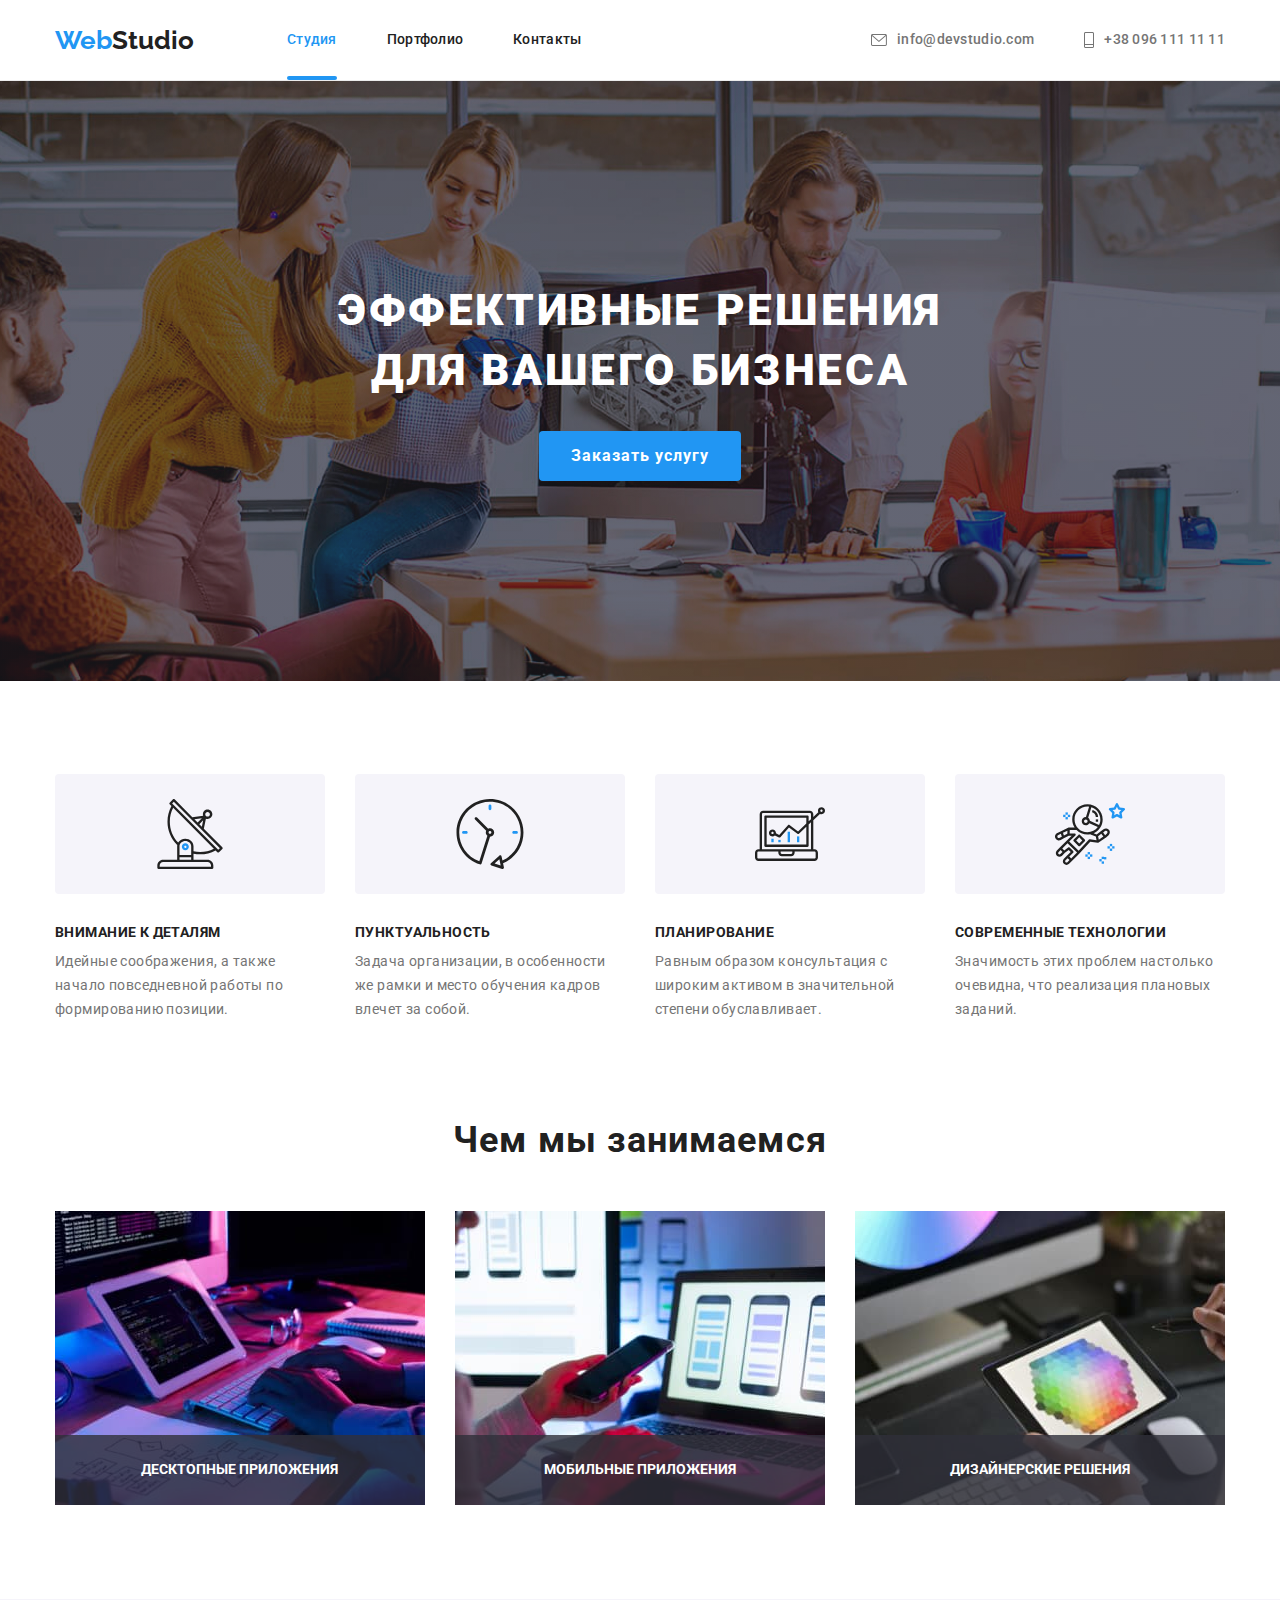
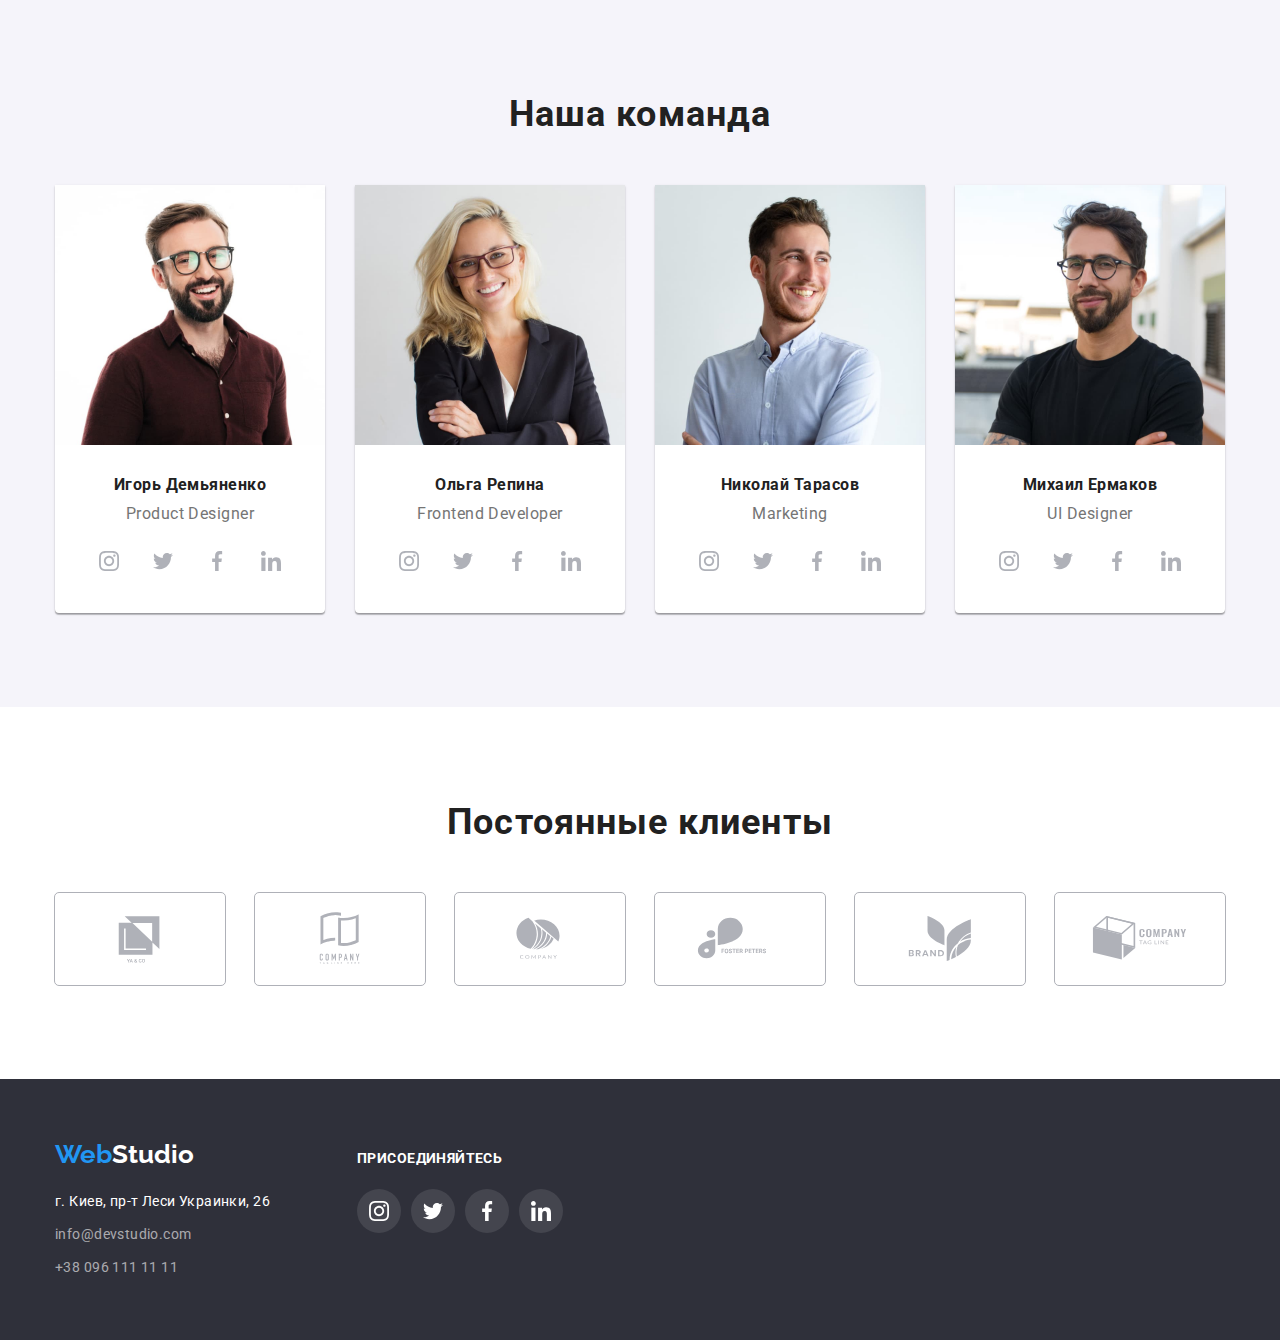
==== index.html @ 32a5f13c "add modal form" ====
<!DOCTYPE html>
<html lang="ru">
  <head>
    <meta charset="UTF-8" />
    <meta http-equiv="X-UA-Compatible" content="IE=edge" />
    <meta name="viewport" content="width=device-width, initial-scale=1.0" />
    <title>WebStudio</title>
    <link rel="preconnect" href="https://fonts.googleapis.com" />
    <link rel="preconnect" href="https://fonts.gstatic.com" crossorigin />
    <link
      href="https://fonts.googleapis.com/css2?family=Raleway:wght@700&family=Roboto:wght@400;500;700;900&display=swap"
      rel="stylesheet"
    />
    <link
      rel="stylesheet"
      href="https://cdnjs.cloudflare.com/ajax/libs/modern-normalize/1.1.0/modern-normalize.min.css"
      integrity="sha512-wpPYUAdjBVSE4KJnH1VR1HeZfpl1ub8YT/NKx4PuQ5NmX2tKuGu6U/JRp5y+Y8XG2tV+wKQpNHVUX03MfMFn9Q=="
      crossorigin="anonymous"
      referrerpolicy="no-referrer"
    />
    <link rel="stylesheet" href="./css/reset.css" />
    <link rel="stylesheet" href="./css/style.css" />
  </head>
  <body>
    <header class="header">
      <div class="container header-container">
        <nav class="header-link">
          <a href="./index.html" class="logo" lang="en"
            >Web<span class="logo-text">Studio</span></a
          >
          <ul class="navigation-list">
            <li class="navigation-item">
              <a href="./index.html" class="navigation link current">Студия</a>
            </li>
            <li class="navigation-item">
              <a href="./portfolio.html" class="navigation link">Портфолио</a>
            </li>
            <li class="navigation-item">
              <a href="#" class="navigation link">Контакты</a>
            </li>
          </ul>
        </nav>
        <ul class="header-contacts">
          <li class="header-contacts-item">
            <a href="mailto:info@devstudio.com" class="header-nav link">
              <svg class="contacts-icon" width="16" height="12">
                <use href="./img/icons.svg#icon-mail"></use>
              </svg>
              info@devstudio.com</a
            >
          </li>
          <li class="header-contacts-item">
            <a href="tel:+380961111111" class="header-nav link">
              <svg class="contacts-icon" width="10" height="16">
                <use href="./img/icons.svg#icon-phone"></use>
              </svg>
              +38 096 111 11 11
            </a>
          </li>
        </ul>
      </div>
    </header>
    <main>
      <section class="hero">
        <div class="container">
          <h1 class="section-title">Эффективные решения для вашего бизнеса</h1>
          <button type="button" class="section-btn" data-modal-open>
            Заказать услугу
          </button>
        </div>
      </section>
      <section class="about">
        <div class="container">
          <h2 class="hidden-title">Преимущества</h2>
          <ul class="about-list">
            <li class="about-item">
              <div class="about-card">
                <svg class="about-item-icon" width="70" height="70">
                  <use href="./img/icons.svg#icon-antenna"></use>
                </svg>
              </div>
              <div class="card-thumb">
                <h3 class="about-title">Внимание к деталям</h3>
                <p class="about-text">
                  Идейные соображения, а также начало повседневной работы по
                  формированию позиции.
                </p>
              </div>
            </li>
            <li class="about-item">
              <div class="about-card">
                <svg class="about-item-icon" width="70" height="70">
                  <use href="./img/icons.svg#icon-clock"></use>
                </svg>
              </div>
              <div class="card-thumb">
                <h3 class="about-title">Пунктуальность</h3>
                <p class="about-text">
                  Задача организации, в особенности же рамки и место обучения
                  кадров влечет за собой.
                </p>
              </div>
            </li>
            <li class="about-item">
              <div class="about-card">
                <svg class="about-item-icon" width="70" height="70">
                  <use href="./img/icons.svg#icon-diagram"></use>
                </svg>
              </div>
              <div class="card-thumb">
                <h3 class="about-title">Планирование</h3>
                <p class="about-text">
                  Равным образом консультация с широким активом в значительной
                  степени обуславливает.
                </p>
              </div>
            </li>
            <li class="about-item">
              <div class="about-card">
                <svg class="about-item-icon" width="70" height="70">
                  <use href="./img/icons.svg#icon-astronaut"></use>
                </svg>
              </div>
              <div class="card-thumb">
                <h3 class="about-title">Современные технологии</h3>
                <p class="about-text">
                  Значимость этих проблем настолько очевидна, что реализация
                  плановых заданий.
                </p>
              </div>
            </li>
          </ul>
        </div>
      </section>
      <section class="gallery">
        <div class="container">
          <h2 class="gallery-tiitle title">Чем мы занимаемся</h2>
          <ul class="gallery-list">
            <li class="gallery-item">
              <img
                src="./img/img-1.jpeg"
                alt="Ноутбук"
                width="370"
                height="294"
              />
              <p class="gallery-label">десктопные приложения</p>
            </li>
            <li class="gallery-item">
              <img
                src="./img/img-2.jpeg"
                alt="Моб.Телефон"
                width="370"
                height="294"
              />
              <p class="gallery-label">мобильные приложения</p>
            </li>
            <li class="gallery-item">
              <img
                src="./img/img-3.jpeg"
                alt="Планшет"
                width="370"
                height="294"
              />
              <p class="gallery-label">дизайнерские решения</p>
            </li>
          </ul>
        </div>
      </section>
      <section class="team">
        <div class="container">
          <h2 class="team-tiitle title">Наша команда</h2>
          <ul class="team-list">
            <li class="team-item">
              <img
                src="./img/img-4.jpeg"
                alt="Куратор"
                width="270"
                height="260"
              />
              <div class="team-item-card">
                <h3 class="team-item-title">Игорь Демьяненко</h3>
                <p lang="en" class="team-item-text">Product Designer</p>
                <ul class="team-soc-list">
                  <li class="team-soc-item">
                    <a href="" class="team-soc-link">
                      <svg class="team-soc-icon" width="20" height="20">
                        <use href="./img/icons.svg#icon-instagram"></use>
                      </svg>
                    </a>
                  </li>
                  <li class="team-soc-item">
                    <a href="" class="team-soc-link">
                      <svg class="team-soc-icon" width="20" height="20">
                        <use href="./img/icons.svg#icon-twitter"></use>
                      </svg>
                    </a>
                  </li>
                  <li class="team-soc-item">
                    <a href="" class="team-soc-link">
                      <svg class="team-soc-icon" width="20" height="20">
                        <use href="./img/icons.svg#icon-facebook"></use>
                      </svg>
                    </a>
                  </li>
                  <li class="team-soc-item">
                    <a href="" class="team-soc-link">
                      <svg class="team-soc-icon" width="20" height="20">
                        <use href="./img/icons.svg#icon-linkedin"></use>
                      </svg>
                    </a>
                  </li>
                </ul>
              </div>
            </li>
            <li class="team-item">
              <img
                src="./img/img-5.jpeg"
                alt="Разработчик"
                width="270"
                height="260"
              />
              <div class="team-item-card">
                <h3 class="team-item-title">Ольга Репина</h3>
                <p lang="en" class="team-item-text">Frontend Developer</p>
                <ul class="team-soc-list">
                  <li class="team-soc-item">
                    <a href="" class="team-soc-link">
                      <svg class="team-soc-icon" width="20" height="20">
                        <use href="./img/icons.svg#icon-instagram"></use>
                      </svg>
                    </a>
                  </li>
                  <li class="team-soc-item">
                    <a href="" class="team-soc-link">
                      <svg class="team-soc-icon" width="20" height="20">
                        <use href="./img/icons.svg#icon-twitter"></use>
                      </svg>
                    </a>
                  </li>
                  <li class="team-soc-item">
                    <a href="" class="team-soc-link">
                      <svg class="team-soc-icon" width="20" height="20">
                        <use href="./img/icons.svg#icon-facebook"></use>
                      </svg>
                    </a>
                  </li>
                  <li class="team-soc-item">
                    <a href="" class="team-soc-link">
                      <svg class="team-soc-icon" width="20" height="20">
                        <use href="./img/icons.svg#icon-linkedin"></use>
                      </svg>
                    </a>
                  </li>
                </ul>
              </div>
            </li>
            <li class="team-item">
              <img
                src="./img/img-6.jpeg"
                alt="Маркетолог"
                width="270"
                height="260"
              />
              <div class="team-item-card">
                <h3 class="team-item-title">Николай Тарасов</h3>
                <p lang="en" class="team-item-text">Marketing</p>
                <ul class="team-soc-list">
                  <li class="team-soc-item">
                    <a href="" class="team-soc-link">
                      <svg class="team-soc-icon" width="20" height="20">
                        <use href="./img/icons.svg#icon-instagram"></use>
                      </svg>
                    </a>
                  </li>
                  <li class="team-soc-item">
                    <a href="" class="team-soc-link">
                      <svg class="team-soc-icon" width="20" height="20">
                        <use href="./img/icons.svg#icon-twitter"></use>
                      </svg>
                    </a>
                  </li>
                  <li class="team-soc-item">
                    <a href="" class="team-soc-link">
                      <svg class="team-soc-icon" width="20" height="20">
                        <use href="./img/icons.svg#icon-facebook"></use>
                      </svg>
                    </a>
                  </li>
                  <li class="team-soc-item">
                    <a href="" class="team-soc-link">
                      <svg class="team-soc-icon" width="20" height="20">
                        <use href="./img/icons.svg#icon-linkedin"></use>
                      </svg>
                    </a>
                  </li>
                </ul>
              </div>
            </li>
            <li class="team-item">
              <img
                src="./img/img-7.jpeg"
                alt="Дизайнер"
                width="270"
                height="260"
              />
              <div class="team-item-card">
                <h3 class="team-item-title">Михаил Ермаков</h3>
                <p lang="en" class="team-item-text">UI Designer</p>
                <ul class="team-soc-list">
                  <li class="team-soc-item">
                    <a href="" class="team-soc-link">
                      <svg class="team-soc-icon" width="20" height="20">
                        <use href="./img/icons.svg#icon-instagram"></use>
                      </svg>
                    </a>
                  </li>
                  <li class="team-soc-item">
                    <a href="" class="team-soc-link">
                      <svg class="team-soc-icon" width="20" height="20">
                        <use href="./img/icons.svg#icon-twitter"></use>
                      </svg>
                    </a>
                  </li>
                  <li class="team-soc-item">
                    <a href="" class="team-soc-link">
                      <svg class="team-soc-icon" width="20" height="20">
                        <use href="./img/icons.svg#icon-facebook"></use>
                      </svg>
                    </a>
                  </li>
                  <li class="team-soc-item">
                    <a href="" class="team-soc-link">
                      <svg class="team-soc-icon" width="20" height="20">
                        <use href="./img/icons.svg#icon-linkedin"></use>
                      </svg>
                    </a>
                  </li>
                </ul>
              </div>
            </li>
          </ul>
        </div>
      </section>
      <section class="clients">
        <div class="container">
          <h2 class="clients-title title">Постоянные клиенты</h2>
          <ul class="clients-list">
            <li class="clients-item">
              <a href="" class="clients-link">
                <svg class="clients-icon" width="106" height="60">
                  <use href="./img/icons.svg#icon-logo-1"></use>
                </svg>
              </a>
            </li>
            <li class="clients-item">
              <a href="" class="clients-link">
                <svg class="clients-icon" width="106" height="60">
                  <use href="./img/icons.svg#icon-logo-2"></use>
                </svg>
              </a>
            </li>
            <li class="clients-item">
              <a href="" class="clients-link">
                <svg class="clients-icon" width="106" height="60">
                  <use href="./img/icons.svg#icon-logo-3"></use>
                </svg>
              </a>
            </li>
            <li class="clients-item">
              <a href="" class="clients-link">
                <svg class="clients-icon" width="106" height="60">
                  <use href="./img/icons.svg#icon-logo-4"></use>
                </svg>
              </a>
            </li>
            <li class="clients-item">
              <a href="" class="clients-link">
                <svg class="clients-icon" width="106" height="60">
                  <use href="./img/icons.svg#icon-logo-5"></use>
                </svg>
              </a>
            </li>
            <li class="clients-item">
              <a href="" class="clients-link">
                <svg class="clients-icon" width="106" height="60">
                  <use href="./img/icons.svg#icon-logo-6"></use>
                </svg>
              </a>
            </li>
          </ul>
        </div>
      </section>
    </main>
    <footer class="footer">
      <div class="container">
        <div class="footer-contacts">
          <a href="./index.html" class="logo" lang="en"
            >Web<span class="logo-footer">Studio</span></a
          >
          <address class="contacts-list">
            <div class="footer-content">
              <ul class="footer-content-item">
                <li class="footer-contacts-address">
                  г. Киев, пр-т Леси Украинки, 26
                </li>
                <li class="footer-contacts-link">
                  <a
                    href="mailto:info@devstudio.com"
                    class="footer-contacts-link link"
                    >info@devstudio.com</a
                  >
                </li>
                <li class="footer-contacts-link">
                  <a href="tel:+380961111111" class="footer-contacts-link link"
                    >+38 096 111 11 11</a
                  >
                </li>
              </ul>
            </div>
          </address>
        </div>
        <div class="footer-slogan">
          <p class="footer-slogan-title">присоединяйтесь</p>
          <ul class="footer-slogan-list">
            <li class="footer-slogan-item">
              <a href="" class="footer-slogan-link">
                <svg class="footer-slogan-icon" width="20" height="20">
                  <use href="./img/icons.svg#icon-instagram"></use>
                </svg>
              </a>
            </li>
            <li class="footer-slogan-item">
              <a href="" class="footer-slogan-link">
                <svg class="footer-slogan-icon" width="20" height="20">
                  <use href="./img/icons.svg#icon-twitter"></use>
                </svg>
              </a>
            </li>
            <li class="footer-slogan-item">
              <a href="" class="footer-slogan-link">
                <svg class="footer-slogan-icon" width="20" height="20">
                  <use href="./img/icons.svg#icon-facebook"></use>
                </svg>
              </a>
            </li>
            <li class="footer-slogan-item">
              <a href="" class="footer-slogan-link">
                <svg class="footer-slogan-icon" width="20" height="20">
                  <use href="./img/icons.svg#icon-linkedin"></use>
                </svg>
              </a>
            </li>
          </ul>
        </div>
      </div>
    </footer>
    <div class="backdrop is-hidden" data-modal>
      <div class="modal">
        <button type="button" class="modal-close-btn" data-modal-close>
          <svg class="modal-close-icon" width="18" height="18">
            <use href="./img/icons.svg#icon-close-black-18dp-2-1"></use>
          </svg>
        </button>
        <p class="form-title">Оставьте свои данные, мы вам перезвоним</p>
        <form class="form feedback-form">
          <div class="form-group">
            <label for="name" class="form-label">Имя</label>
            <input type="text" name="username" id="name" class="form-input" />
          </div>
          <div class="form-group">
            <label for="tel" class="form-label">Телефон</label>
            <input type="tel" name="tel" id="tel" class="form-input" />
          </div>
          <div class="form-group">
            <label for="email" class="form-label">Email</label>
            <input type="email" name="email" id="email" class="form-input" />
          </div>
          <div class="form-group">
            <label for="comment" class="form-label">Комментарий</label>
            <textarea
              name="message"
              rows="5"
              placeholder="Введите текст"
            ></textarea>
          </div>
          <button type="submit">Отправить</button>
        </form>
      </div>
    </div>
    <script src="./js/modal.js"></script>
  </body>
</html>
---- css/style.css ----
:root {
  --accent-color: #2196f3;
  --hero-btn-color: #2196f3;
  --hero-title-color: #ffffff;
  --main-title-color: #212121;
  --main-text-color: #757575;
  --typical-margin: 30px;
}

/* основной цвет шрифта черный #212121 */
/* вспомогательный текст черный #757575 */
/* цвет шрифта героя белый #FFFFFF */
/* цвет шрифта акцента голубой #2196F3 */
/* цвет фона светло-серый #E5E5E5 */
/* цвет фона героя и футера черный #2F303A */
/* цвета логотипа голубой #2196F3 и черный #000000 */

p,
h1,
h2,
h3,
h4,
h5,
h6 {
  margin: 0;
}

ul,
ol {
  margin: 0;
  padding-left: 0;
}

button {
  cursor: pointer;
}

body {
  font-size: 14px;
  font-family: "Roboto", sans-serif;
  color: var(--main-title-color);
}

img {
  display: block;
  max-width: 100%;
  height: auto;
}

.container {
  width: 1200px;
  margin: 0 auto;
  padding: 0 15px;
}

.hidden-title {
  width: 1px;
  height: 1px;
  overflow: hidden;
  opacity: 0;
  margin: -1px;
}

/* ------------WebStudio------------ */

.logo {
  font-family: "Raleway", sans-serif;
  font-style: normal;
  font-weight: 700;
  font-size: 26px;
  line-height: 1.19;
  color: var(--accent-color);
  display: flex;
  align-items: center;
  margin-right: 93px;
}

.header-link {
  display: flex;
}

.logo-text {
  color: var(--main-title-color);
}

.logo-footer {
  color: var(--hero-title-color);
}

/* ------------navigation------------ */

.navigation-list {
  display: flex;
}

.navigation {
  list-style-type: none;
  font-family: "Roboto", sans-serif;
  font-style: normal;
  font-weight: 500;
  font-size: 14px;
  line-height: 1.14;
  letter-spacing: 0.02em;
  color: var(--main-title-color);
  padding: 32px 0;
  display: flex;
  position: relative;
}

.header {
  border-bottom: 1px solid #ececec;
}

.header .container {
  display: flex;
  align-items: center;
}

.navigation-item {
  list-style-type: none;
}

.navigation-item:not(:last-child) {
  margin-right: 50px;
}

.navigation.current::after {
  content: "";
  position: absolute;
  width: 100%;
  height: 4px;
  background-color: var(--hero-btn-color);
  border-radius: 2px;
  left: 0;
  bottom: 0;
}

.header-nav {
  font-family: "Roboto", sans-serif;
  font-style: normal;
  font-weight: 500;
  font-size: 14px;
  line-height: 1.14;
  letter-spacing: 0.02em;
  color: var(--main-text-color);
  display: flex;
  padding: 32px 0;
}

.header-contacts {
  list-style-type: none;
  display: flex;
  margin-left: auto;
}

.header-contacts-item:not(:last-child) {
  margin-right: 50px;
}

.header-nav .link:hover,
.header-nav .link:focus {
  color: var(--accent-color);
  text-shadow: 0px 4px 4px rgba(0, 0, 0, 0.25);
  transition: color 250ms cubic-bezier(0.4, 0, 0.2, 1);
  transition: text-shadow 250ms cubic-bezier(0.4, 0, 0.2, 1);
}

.link:hover,
.link:focus {
  color: var(--accent-color);
  text-shadow: 0px 4px 4px rgba(0, 0, 0, 0.25);
  transition: color 250ms cubic-bezier(0.4, 0, 0.2, 1);
  transition: text-shadow 250ms cubic-bezier(0.4, 0, 0.2, 1);
}

.contacts-icon {
  display: flex;
  align-items: center;
  justify-content: center;
  margin-right: 10px;
  fill: currentColor;
}

/* ------------hero------------ */
.hero {
  background-color: #2f303a;
  background-image: linear-gradient(
      rgba(47, 48, 58, 0.4),
      rgba(47, 48, 58, 0.4)
    ),
    url(../img/hero-bg.jpg);
  background-repeat: no-repeat;
  background-position: center;
  background-size: cover;
  max-width: 1600px;
  margin: 0 auto;
  text-align: center;
  padding: 200px 0;
}

.title {
  font-weight: 700;
  font-size: 36px;
  line-height: 1.17;
  text-align: center;
  letter-spacing: 0.03em;
  color: var(--main-title-color);
  margin-bottom: 50px;
}

.section-title {
  font-weight: 900;
  font-size: 44px;
  line-height: 1.36;
  letter-spacing: 0.06em;
  text-transform: uppercase;
  color: var(--hero-title-color);
  text-align: center;
  max-width: 696px;
  margin: 0 auto;
  margin-bottom: var(--typical-margin);
}

.section-btn {
  cursor: pointer;
  font-family: inherit;
  font-weight: 700;
  font-size: 16px;
  line-height: 1.88;
  letter-spacing: 0.06em;
  color: #ffffff;
  background-color: var(--hero-btn-color);
  display: inline-block;
  padding: 10px 32px;
  margin: 0 auto;
  border: none;
  border-radius: 4px;
}

.section-btn:hover,
.section-btn:focus {
  background: #188ce8;
  box-shadow: 0px 4px 4px rgba(0, 0, 0, 0.15);
  border-radius: 4px;
  transition: background 250ms cubic-bezier(0.4, 0, 0.2, 1);
  transition: box-shadow 250ms cubic-bezier(0.4, 0, 0.2, 1);
}

/* ------------about------------ */

.about {
  padding: 94px 0;
}

.about-list {
  list-style-type: none;
  padding: 0;
  display: flex;
  flex-wrap: nowrap;
}

.about-card {
  height: 120px;
  display: flex;
  align-items: center;
  justify-content: center;
  background: #f5f4fa;
  border-radius: 4px;
}

.card-thumb {
  max-width: 270px;
}

.about-item:not(:last-child) {
  margin-right: 30px;
}

/* .about-text:not(:last-child) {
  margin-right: 30px;
} */

.about-title {
  font-weight: 700;
  font-size: 14px;
  line-height: calc(16 / 14);
  letter-spacing: 0.03em;
  text-transform: uppercase;
  color: var(--main-title-color);
  margin-top: 30px;
  margin-bottom: 10px;
}

.about-text {
  font-weight: 400;
  font-size: 14px;
  line-height: 1.71;
  letter-spacing: 0.03em;
  color: var(--main-text-color);
  min-width: 270px;
  height: 75px;
}

.about-list > .about-text {
  flex-basis: calc(100% / 4);
}

/* ------------gallery------------ */

.gallery {
  padding-bottom: 94px;
}

.gallery-list {
  list-style-type: none;
  display: flex;
  flex-wrap: nowrap;
  margin: -15px;
}

.gallery-item {
  flex-basis: calc(100% / 3 - 30px);
  margin: 15px;
  position: relative;
}

.gallery-label {
  font-weight: 700;
  font-size: 14px;
  line-height: 1.14;
  display: flex;
  justify-content: center;
  text-align: center;
  text-transform: uppercase;
  color: #ffffff;
  position: absolute;
  bottom: 0;
  left: 0;
  width: 100%;
  height: 70px;
  background-color: rgba(47, 48, 58, 0.8);
  text-align: center;
  padding: 27px 0;
}

/* ------------team------------ */
.team {
  background-color: #f5f4fa;
  padding: 94px 0;
}

.team-list {
  list-style-type: none;
  display: flex;
}

.team-item:not(:last-child) {
  margin-right: 30px;
}

.team-item {
  width: calc((100% - 30px) / 4);
  background-color: var(--hero-title-color);
  box-shadow: 0px 1px 3px rgba(0, 0, 0, 0.12), 0px 1px 1px rgba(0, 0, 0, 0.14),
    0px 2px 1px rgba(0, 0, 0, 0.2);
  border-radius: 0px 0px 4px 4px;
}

.team-item-card {
  padding-top: var(--typical-margin);
  padding-bottom: var(--typical-margin);
}

.team-item-title {
  font-weight: 500;
  font-weight: bold;
  font-size: 16px;
  line-height: calc(19 / 16);
  text-align: center;
  letter-spacing: 0.03em;
  color: var(--main-title-color);
  margin-bottom: 10px;
}

.team-item-text {
  font-weight: 400;
  font-size: 16px;
  line-height: calc(19 / 16);
  text-align: center;
  letter-spacing: 0.03em;
  color: var(--main-text-color);
  margin-bottom: 16px;
}

.team-soc-list {
  list-style-type: none;
  display: flex;
  justify-content: center;
}

.team-soc-item {
  width: 44px;
  height: 44px;
  margin-right: 10px;
}

.team-soc-item:last-child {
  margin-right: 0;
}

.team-soc-link {
  width: 100%;
  height: 100%;
  background-color: var(--hero-title-color);
  border-radius: 50%;
  display: flex;
  align-items: center;
  justify-content: center;
  fill: #afb1b8;
}

.team-soc-link:hover,
.team-soc-link:focus {
  background-color: #2196f3;
  transition: background-color 250ms cubic-bezier(0.4, 0, 0.2, 1);
}

.team-soc-link:hover .team-soc-icon,
.team-soc-link:focus .team-soc-icon {
  fill: #ffffff;
  transition: fill 250ms cubic-bezier(0.4, 0, 0.2, 1);
}

/* ------------clients------------ */

.clients {
  padding: 94px 0;
}

.clients-list {
  list-style-type: none;
  display: flex;
  justify-content: center;
}

.clients-item {
  width: 170px;
  height: 92px;
  margin-right: var(--typical-margin);
  border-radius: 4px;
  outline: 1px solid #afb1b8;
}

.clients-item:last-child {
  margin-right: 0;
}

.clients-link {
  width: 100%;
  height: 100%;
  display: flex;
  align-items: center;
  justify-content: center;
  fill: #afb1b8;
}

.clients-item:hover,
.clients-item:focus {
  outline: 1px solid var(--accent-color);
  transition: outline 250ms cubic-bezier(0.4, 0, 0.2, 1);
}

.clients-link:hover,
.clients-link:focus {
  fill: var(--accent-color);
  transition: fill 250ms cubic-bezier(0.4, 0, 0.2, 1);
}

/* ------------portfolio------------ */

.section {
  padding: 94px 0;
}

.portfolio-btn {
  font-weight: 500;
  font-size: 16px;
  line-height: 1.62;
  text-align: center;
  letter-spacing: 0.03em;
  cursor: pointer;
  color: var(--main-title-color);
  background: #f5f4fa;
  display: inline-block;
  border: none;
  border-radius: 4px;
  padding: 6px 22px;
}

.button-item:not(:last-child) {
  margin-right: 8px;
}

.portfolio-btn .current:hover .portfolio-btn .current:focus {
  background-color: var(--hero-btn-color);
  color: var(--hero-title-color);
}

.portfolio-btn:hover,
.portfolio-btn:focus {
  background-color: var(--hero-btn-color);
  color: var(--hero-title-color);
  box-shadow: 0px 3px 1px rgba(0, 0, 0, 0.1), 0px 1px 2px rgba(0, 0, 0, 0.08),
    0px 2px 2px rgba(0, 0, 0, 0.12);
  transition: background-color 250ms cubic-bezier(0.4, 0, 0.2, 1);
  transition: color 250ms cubic-bezier(0.4, 0, 0.2, 1);
  transition: box-shadow 250ms cubic-bezier(0.4, 0, 0.2, 1);
}

.button-list {
  list-style-type: none;
  display: flex;
  justify-content: center;
  margin-bottom: 50px;
}

.benefits {
  list-style-type: none;
  display: flex;
  flex-wrap: wrap;
  justify-content: center;
  margin-top: -30px;
  margin-left: -30px;
}

.benefits > .benefits-item {
  flex-basis: calc(100% / 3 - 30px);
  margin-left: var(--typical-margin);
  margin-top: var(--typical-margin);
  max-width: 370px;
  background: var(--hero-title-color);
}

.benefits-item:hover .benefits-top-text {
  transform: translateY(0);
  display: flex;
}

.benefits-card {
  position: relative;
  overflow: hidden;
}

.benefits-top-text {
  position: absolute;
  top: 0;
  color: #ffffff;
  background: rgba(33, 150, 243, 0.9);
  box-shadow: 0px 4px 4px rgba(0, 0, 0, 0.25);
  height: 100%;
  line-height: calc(28 / 18);
  text-align: left;
  padding: 63px 24px;
  display: flex;
  align-items: center;
  transform: translateY(101%);
  transition: transform 250ms cubic-bezier(0.4, 0, 0.2, 1);
}

.benefits-link {
  display: flex;
  display: inline-block;
}

.benefits-link:hover,
.benefits-link:focus {
  box-shadow: 0px 1px 1px rgba(0, 0, 0, 0.12), 0px 4px 4px rgba(0, 0, 0, 0.06),
    1px 4px 6px rgba(0, 0, 0, 0.16);
  transition: box-shadow 250ms cubic-bezier(0.4, 0, 0.2, 1);
}

.benefits-content {
  padding: 20px 24px;
  border-right: 1px solid #eeeeee;
  border-left: 1px solid #eeeeee;
  border-bottom: 1px solid #eeeeee;
}

.benefits-title {
  font-weight: 700;
  font-size: 18px;
  line-height: 2;
  letter-spacing: 0.06em;
  color: var(--main-title-color);
  margin-bottom: 4px;
}

.benefits-text {
  font-weight: 400;
  font-size: 16px;
  line-height: 1.88;
  letter-spacing: 0.03em;
  color: var(--main-text-color);
}

.current {
  color: var(--hero-btn-color);
}

/* ------------footer------------ */

.footer {
  background-color: #2f303a;
  padding: 60px 0;
}

.footer .container {
  display: flex;
  align-items: baseline;
}

.footer-contacts {
  margin-right: 70px;
}

.footer-content {
  max-width: 231px;
  min-height: 81px;
  margin-top: 20px;
}

.footer-content-item {
  list-style-type: none;
}

.footer-contacts-address {
  font-style: normal;
  font-weight: 400;
  font-size: 14px;
  line-height: 1.71;
  letter-spacing: 0.03em;
  color: var(--hero-title-color);
  margin-bottom: 9px;
}

.footer-contacts-link {
  font-style: normal;
  font-size: 14px;
  line-height: 1.71;
  letter-spacing: 0.03em;
  color: rgba(255, 255, 255, 0.6);
}

.footer-contacts-link:not(:last-child) {
  margin-bottom: 9px;
}

.footer-slogan {
  margin-right: 70px;
}

.footer-slogan-list {
  list-style-type: none;
  display: flex;
  justify-content: center;
}

.footer-slogan-title {
  font-family: "Roboto";
  font-style: normal;
  font-weight: 700;
  font-size: 14px;
  letter-spacing: 0.03em;
  text-transform: uppercase;
  color: #ffffff;
  margin-bottom: 20px;
  text-align: left;
}

.footer-slogan-item {
  width: 44px;
  height: 44px;
  margin-right: 10px;
}

.footer-slogan-link {
  width: 100%;
  height: 100%;
  background: rgba(255, 255, 255, 0.1);
  border-radius: 50%;
  display: flex;
  align-items: center;
  justify-content: center;
  fill: var(--hero-title-color);
}

.footer-slogan-link:hover,
.footer-slogan-link:focus {
  background-color: #2196f3;
  transition: background-color 250ms cubic-bezier(0.4, 0, 0.2, 1);
}

/* ------------modal_window------------ */

.backdrop {
  width: 100vw;
  height: 100vh;
  background: rgba(0, 0, 0, 0.2);
  position: fixed;
  top: 0;
  transition: opacity 300ms, visibility 300ms;
}

.backdrop.is-hidden .modal {
  transform: translate(-50%, -50%) scale(0);
  opacity: 0;
}

.modal {
  width: 528px;
  min-height: 581px;
  background-color: #ffffff;
  border-radius: 4px;
  position: absolute;
  top: 50%;
  left: 50%;
  transform: translate(-50%, -50%) scale(1);
  transition: transform 300ms;
}

.modal-close-btn {
}

.modal-close-icon {
  width: 30px;
  height: 30px;
  background-color: #ffffff;
  border: 1px solid rgba(0, 0, 0, 0.1);
  border-radius: 50%;
  position: absolute;
  right: 8px;
  top: 8px;
  display: flex;
  align-items: center;
  justify-content: center;
  padding: 6px;
}

.is-hidden {
  visibility: hidden;
  opacity: 0;
  pointer-events: none;
}

.no-scroll {
  overflow: hidden;
}
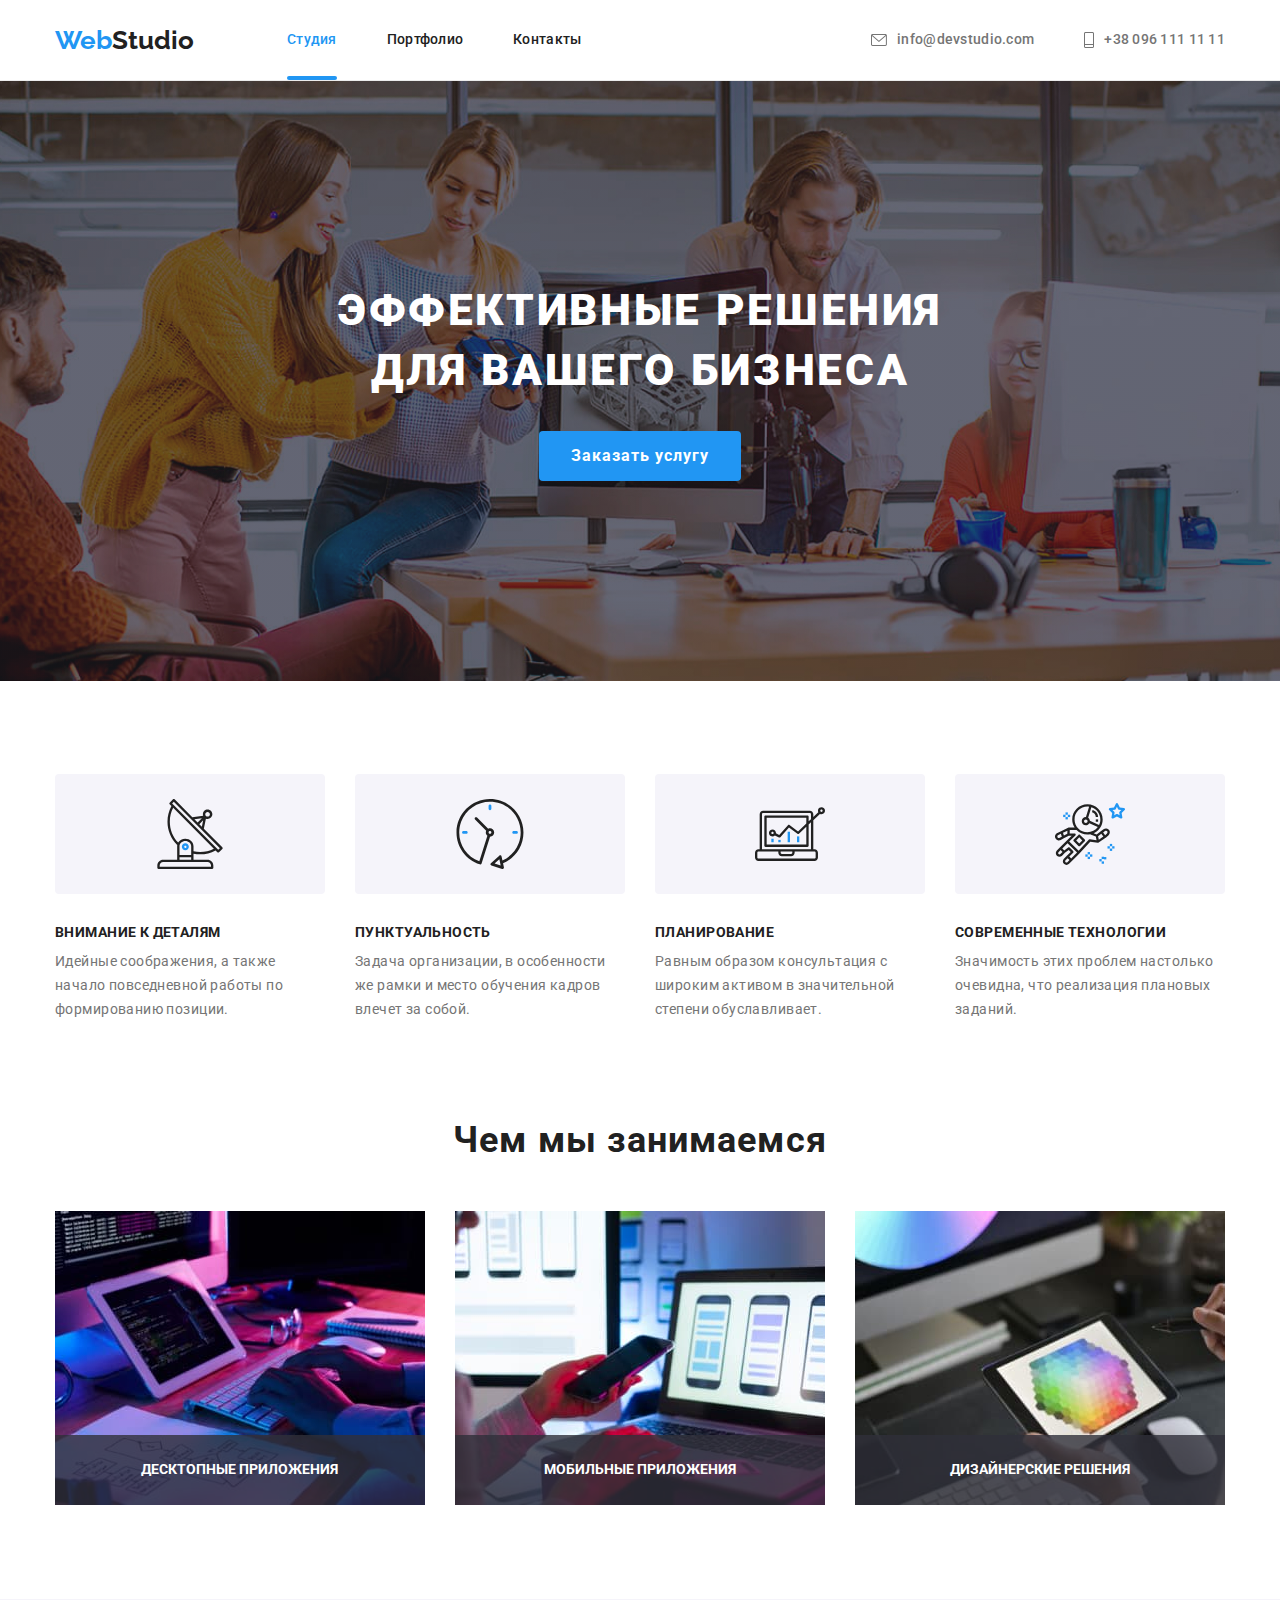
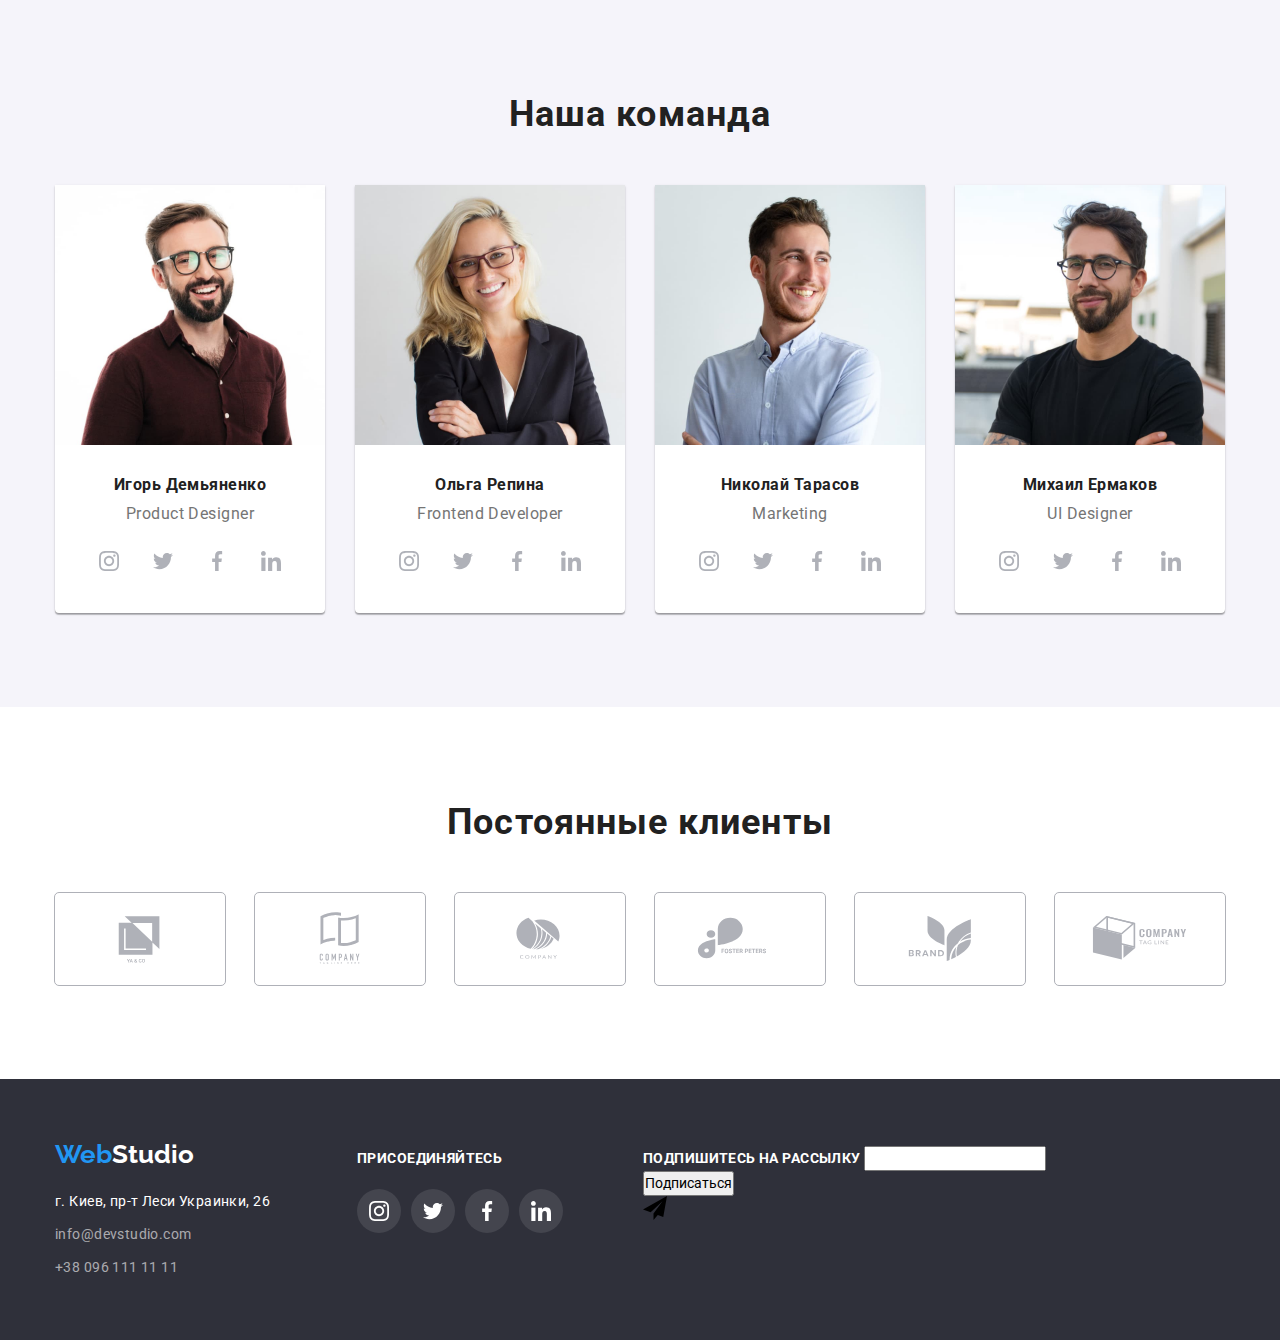
==== commit 5804c681: "Update index.html" ====
--- a/index.html
+++ b/index.html
@@ -452,6 +452,25 @@
             </li>
           </ul>
         </div>
+        <div class="footer-newsletter">
+          <form class="footer-subscribe">
+            <label for="footer-subscribe" class="footer-slogan-title"
+              >Подпишитесь на рассылку</label
+            >
+            <input
+              type="text"
+              class="input-footer"
+              name="footer-subscribe"
+              id="footer-subscribe"
+            />
+            <div class="footer-wrap">
+              <button type="submit" class="btn-footer">Подписаться</button>
+              <svg class="send-icon" width="24" height="24">
+                <use href="./img/icons.svg#icon-send"></use>
+              </svg>
+            </div>
+          </form>
+        </div>
       </div>
     </footer>
     <div class="backdrop is-hidden" data-modal>
@@ -465,25 +484,55 @@
         <form class="form feedback-form">
           <div class="form-group">
             <label for="name" class="form-label">Имя</label>
-            <input type="text" name="username" id="name" class="form-input" />
+            <div class="input-wrap">
+              <input type="text" name="username" id="name" class="form-input" />
+              <svg class="modal-icon" width="18" height="18">
+                <use href="./img/icons.svg#icon-person-black-18dp-1"></use>
+              </svg>
+            </div>
           </div>
           <div class="form-group">
             <label for="tel" class="form-label">Телефон</label>
-            <input type="tel" name="tel" id="tel" class="form-input" />
+            <div class="input-wrap">
+              <input type="tel" name="tel" id="tel" class="form-input" />
+              <svg class="modal-icon" width="18" height="18">
+                <use href="./img/icons.svg#icon-phone-black-18dp-1"></use>
+              </svg>
+            </div>
           </div>
           <div class="form-group">
             <label for="email" class="form-label">Email</label>
-            <input type="email" name="email" id="email" class="form-input" />
+            <div class="input-wrap">
+              <input type="email" name="email" id="email" class="form-input" />
+              <svg class="modal-icon" width="18" height="18">
+                <use href="./img/icons.svg#icon-email-black-18dp-1"></use>
+              </svg>
+            </div>
           </div>
-          <div class="form-group">
-            <label for="comment" class="form-label">Комментарий</label>
+          <div class="form-area">
+            <label for="text" class="form-label">Комментарий</label>
             <textarea
-              name="message"
+              name="user-text"
+              id="text"
               rows="5"
               placeholder="Введите текст"
+              class="form-text"
             ></textarea>
           </div>
-          <button type="submit">Отправить</button>
+          <div class="form-check">
+            <input
+              type="checkbox"
+              name="privacy"
+              value="true"
+              id="privacy"
+              class="input-check visually-hidden"
+            />
+            <label for="privacy" class="check-text"
+              >Соглашаюсь с рассылкой и принимаю
+            </label>
+            <a href="#" class="check-terms link"> Условия договора</a>
+          </div>
+          <button type="submit" class="btn-modal">Отправить</button>
         </form>
       </div>
     </div>
--- a/css/style.css
+++ b/css/style.css
@@ -58,6 +58,19 @@
   height: 1px;
   overflow: hidden;
   opacity: 0;
+  margin: -1px;
+}
+
+.visually-hidden {
+  position: absolute;
+  white-space: nowrap;
+  width: 1px;
+  height: 1px;
+  overflow: hidden;
+  border: 0;
+  padding: 0;
+  clip: rect(0 0 0 0);
+  clip-path: inset(50%);
   margin: -1px;
 }
 
@@ -726,9 +739,7 @@
   left: 50%;
   transform: translate(-50%, -50%) scale(1);
   transition: transform 300ms;
-}
-
-.modal-close-btn {
+  /* padding: 25px; */
 }
 
 .modal-close-icon {
@@ -755,3 +766,135 @@
 .no-scroll {
   overflow: hidden;
 }
+
+.form-title {
+  font-weight: 700;
+  font-size: 20px;
+  line-height: 1.15;
+  text-align: center;
+}
+
+.form {
+  width: 472px;
+  margin: auto;
+  padding: 12px;
+}
+
+.form-group {
+  display: flex;
+  flex-direction: column;
+  width: 100%;
+  margin-bottom: 10px;
+}
+
+.form-label {
+  margin-bottom: 4px;
+  font-weight: 400;
+  font-size: 12px;
+  line-height: 1.16;
+  color: #757575;
+}
+
+.form-input:focus {
+  border: 1px solid #2196f3;
+  border-radius: 4px;
+}
+
+.form-input {
+  width: 448px;
+  height: 40px;
+  border: 1px solid rgba(33, 33, 33, 0.2);
+  border-radius: 4px;
+  padding-left: 42px;
+}
+
+.form-group input::placeholder {
+  font-size: 12px;
+  line-height: 1.16;
+  color: rgba(117, 117, 117, 0.5);
+}
+
+.input-wrap {
+  position: relative;
+  outline: none;
+}
+
+.modal-icon {
+  position: absolute;
+  left: 12px;
+  top: 50%;
+  transform: translateY(-50%);
+}
+
+.form-area {
+  margin-bottom: 20px;
+}
+
+textarea {
+  width: 100%;
+  height: 120px;
+  border: 1px solid rgba(33, 33, 33, 0.2);
+  border-radius: 4px;
+  resize: none;
+  padding-left: 16px;
+}
+
+.form-text:focus {
+  border: 1px solid #2196f3;
+  border-radius: 4px;
+}
+
+.form-input:focus + .modal-icon {
+  fill: var(--accent-color);
+}
+
+.form-check {
+  display: block;
+  margin-bottom: 30px;
+  display: flex;
+  align-items: center;
+}
+
+.input-check {
+  width: 16px;
+  height: 15px;
+}
+
+.check-text {
+  color: #757575;
+  font-weight: 400;
+  font-size: 14px;
+  line-height: 1.71;
+  display: flex;
+  align-items: center;
+  margin-right: 4px;
+}
+
+.check-text::before {
+  content: "";
+  width: 16px;
+  height: 15px;
+  border: 2px solid #212121;
+  border-radius: 3px;
+  margin-right: 8.38px;
+}
+
+.input-check:checked + .check-text::before {
+  background-color: var(--accent-color);
+  background-image: url(../img/checked.svg);
+  border: none;
+  background-repeat: no-repeat;
+  background-position: center;
+}
+
+.input-check:focus + .check-text::before {
+  border-color: var(--accent-color);
+}
+
+.check-terms {
+  font-weight: 400;
+  font-size: 14px;
+  line-height: 1.71;
+  text-decoration-line: underline;
+  color: var(--accent-color);
+}
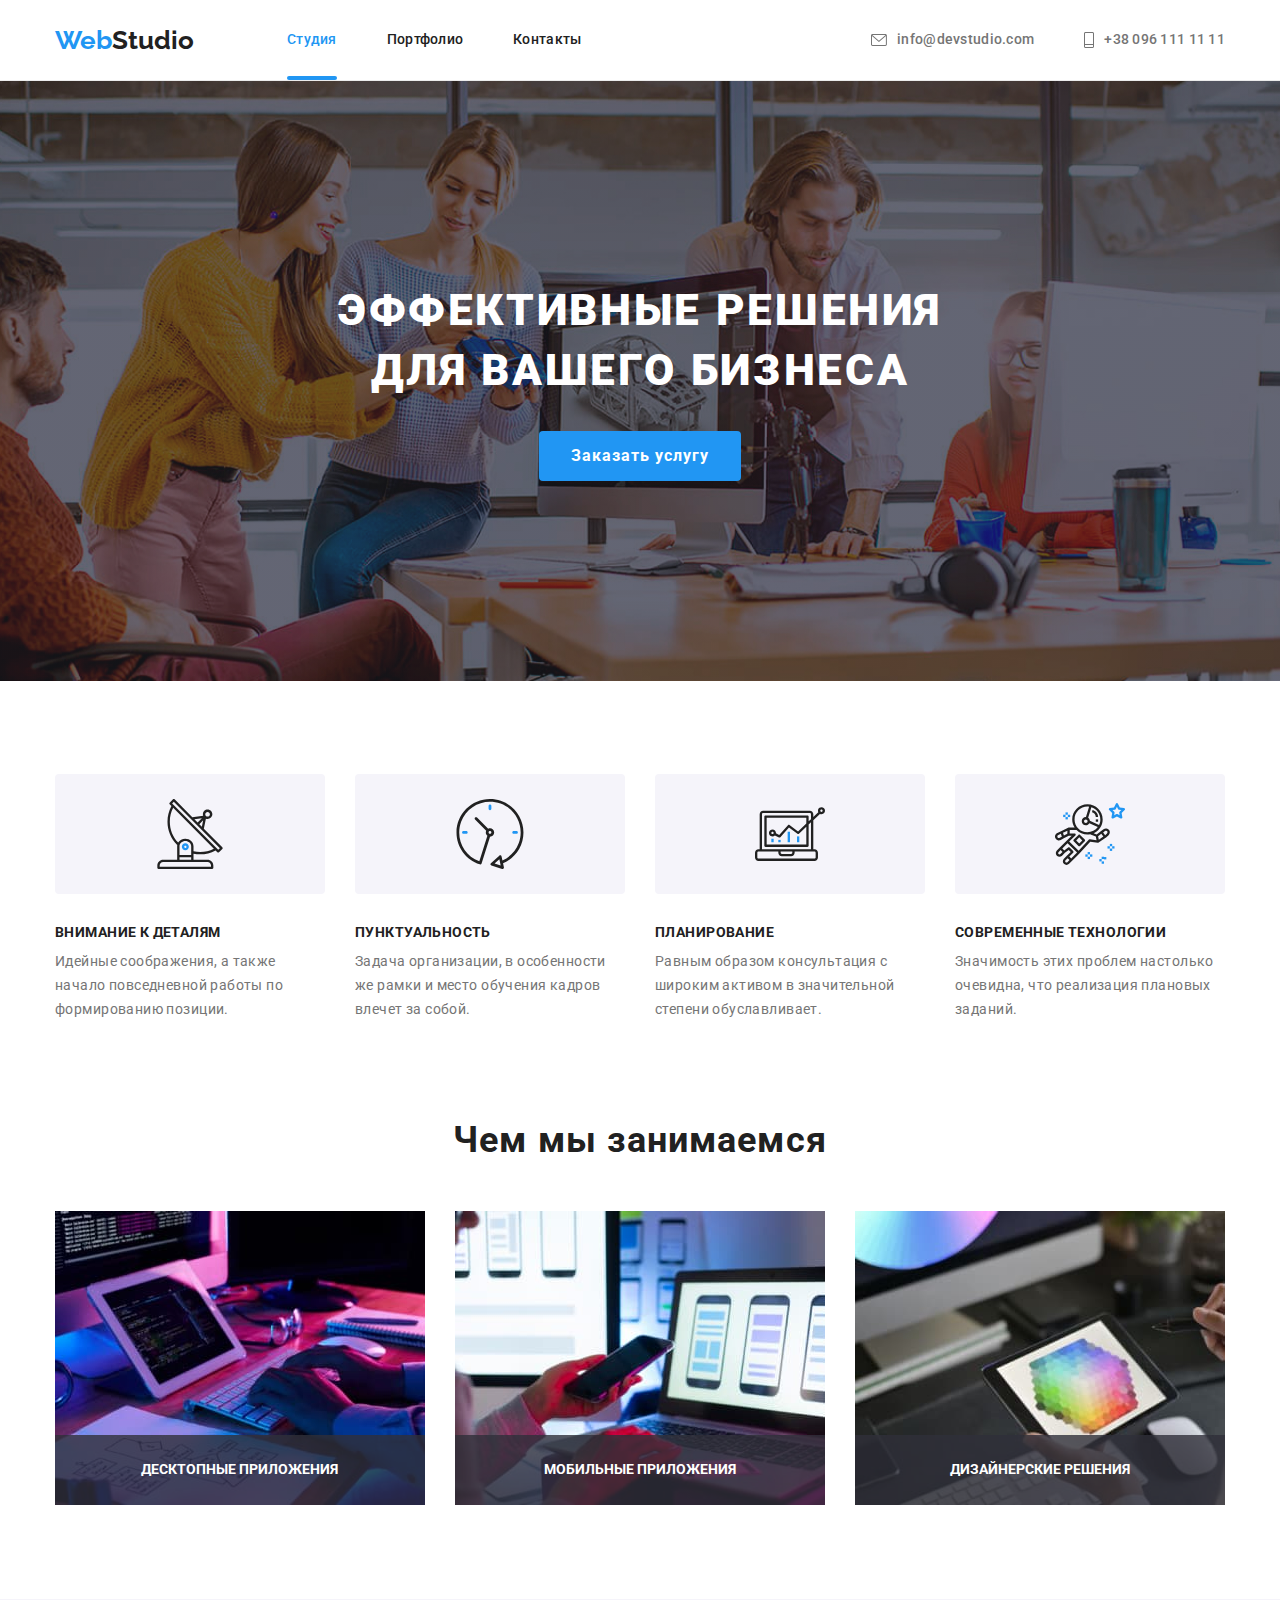
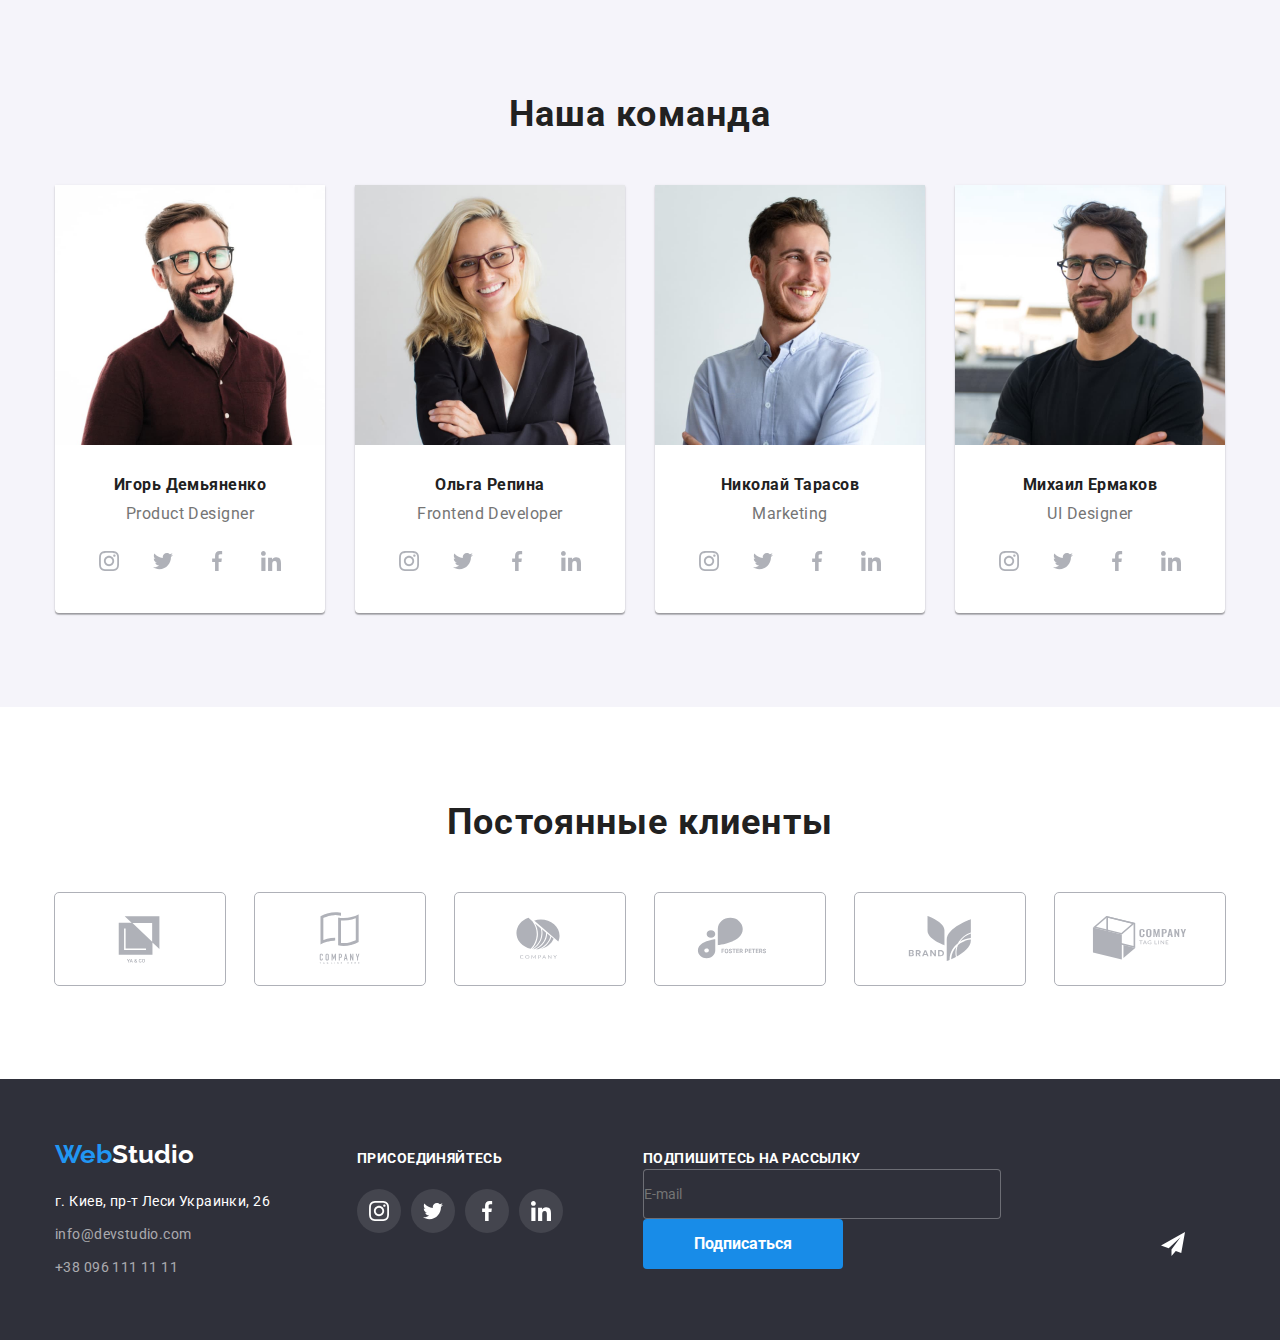
==== commit ed93f62e: "Update index.html" ====
--- a/index.html
+++ b/index.html
@@ -462,6 +462,7 @@
               class="input-footer"
               name="footer-subscribe"
               id="footer-subscribe"
+              placeholder="E-mail"
             />
             <div class="footer-wrap">
               <button type="submit" class="btn-footer">Подписаться</button>
--- a/css/style.css
+++ b/css/style.css
@@ -713,6 +713,49 @@
   transition: background-color 250ms cubic-bezier(0.4, 0, 0.2, 1);
 }
 
+.footer-newsletter {
+  width: 570px;
+  height: auto;
+}
+
+.input-footer {
+  width: 358px;
+  height: 50px;
+  border: 1px solid rgba(255, 255, 255, 0.3);
+  border-radius: 4px;
+  background-color: #2f303a;
+}
+
+.footer-wrap {
+  position: relative;
+  outline: none;
+}
+
+.btn-footer {
+  background-color: #188ce8;
+  color: #ffffff;
+  width: 200px;
+  height: 50px;
+  font-weight: 700;
+  font-size: 16px;
+  line-height: 1.88;
+  display: inline-block;
+  padding: 10px 55px;
+  margin: 0;
+  border: none;
+  border-radius: 4px;
+  display: flex;
+  justify-content: center;
+}
+
+.send-icon {
+  position: absolute;
+  right: 28px;
+  top: 50%;
+  transform: translateY(-50%);
+  fill: #ffffff;
+}
+
 /* ------------modal_window------------ */
 
 .backdrop {
@@ -853,6 +896,7 @@
   margin-bottom: 30px;
   display: flex;
   align-items: center;
+  justify-content: center;
 }
 
 .input-check {
@@ -898,3 +942,25 @@
   text-decoration-line: underline;
   color: var(--accent-color);
 }
+
+.btn-modal {
+  background-color: #188ce8;
+  color: #ffffff;
+  width: 200px;
+  height: 50px;
+  font-weight: 700;
+  font-size: 16px;
+  line-height: 1.88;
+  display: inline-block;
+  padding: 10px 55px;
+  margin: 0 auto;
+  border: none;
+  border-radius: 4px;
+  display: flex;
+  justify-content: center;
+}
+
+.btn-modal:hover,
+.btn-modal:focus {
+  box-shadow: 0px 4px 4px rgba(0, 0, 0, 0.25);
+}
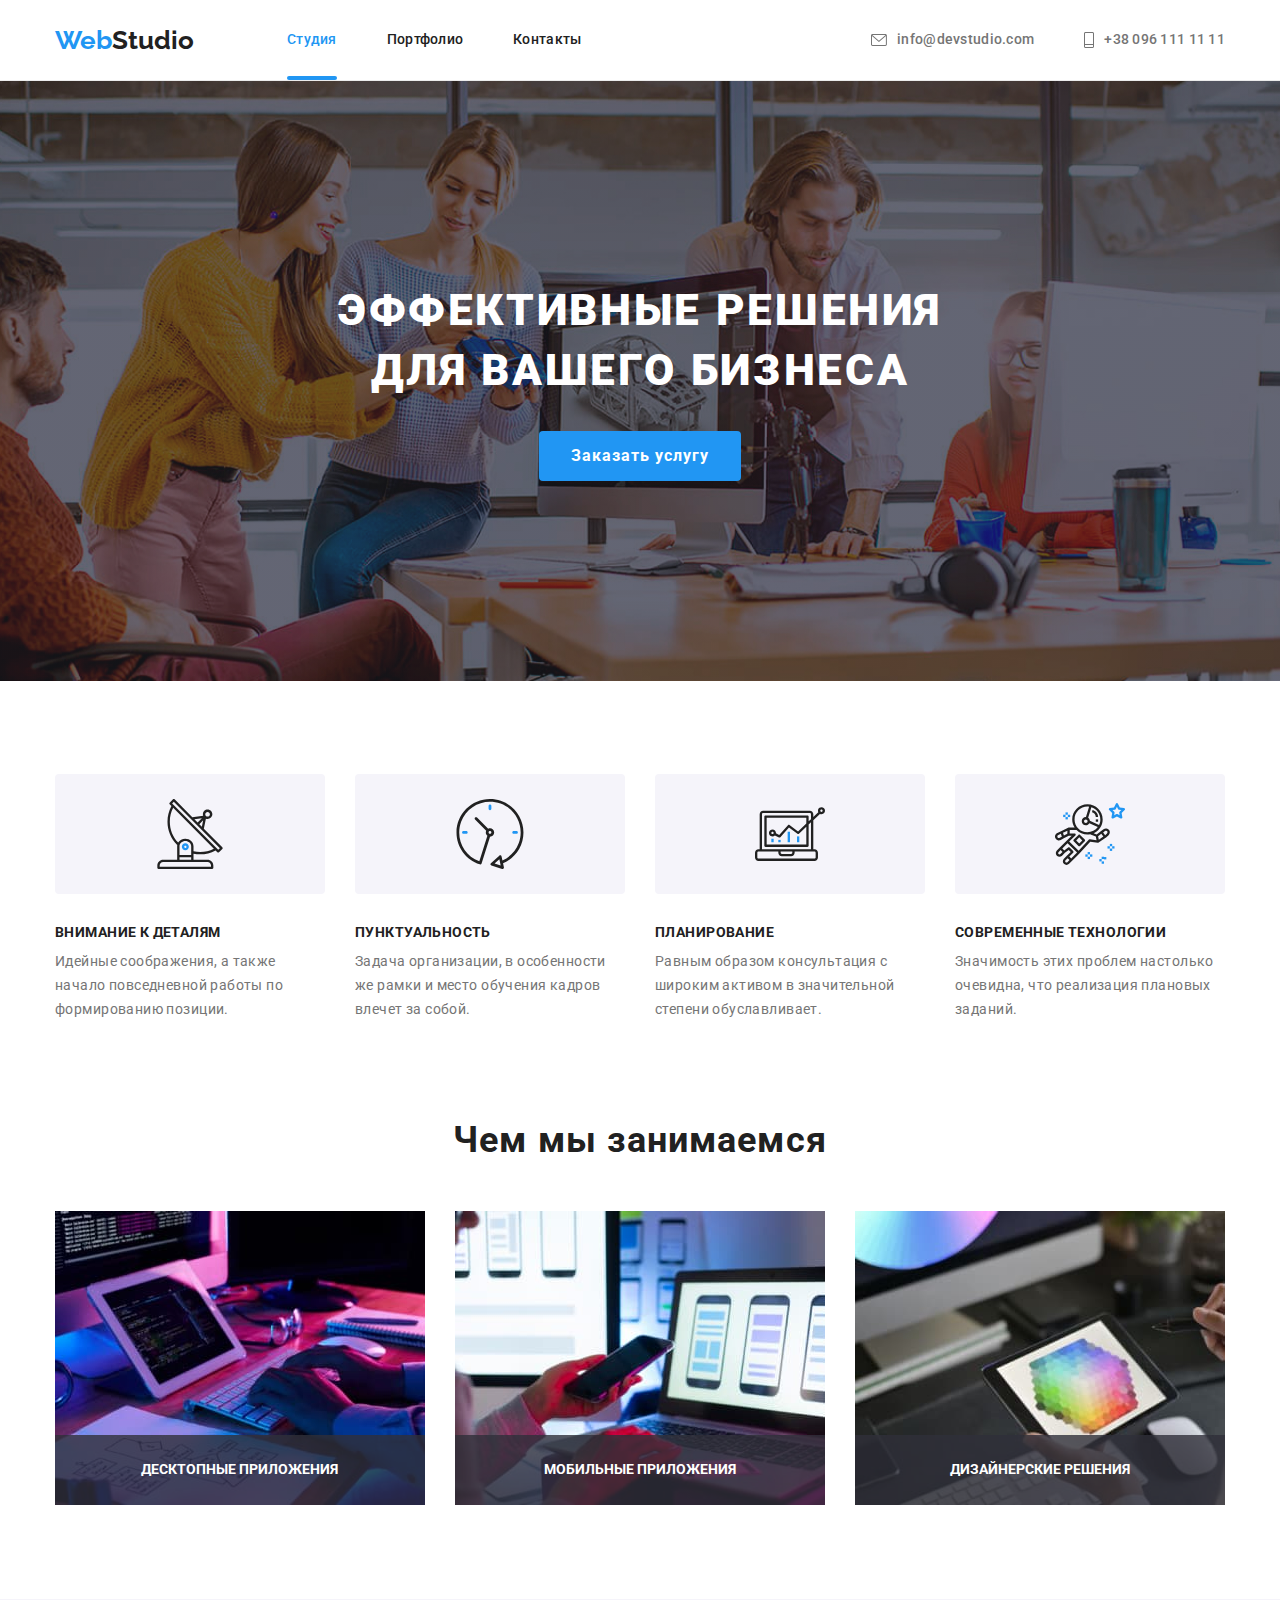
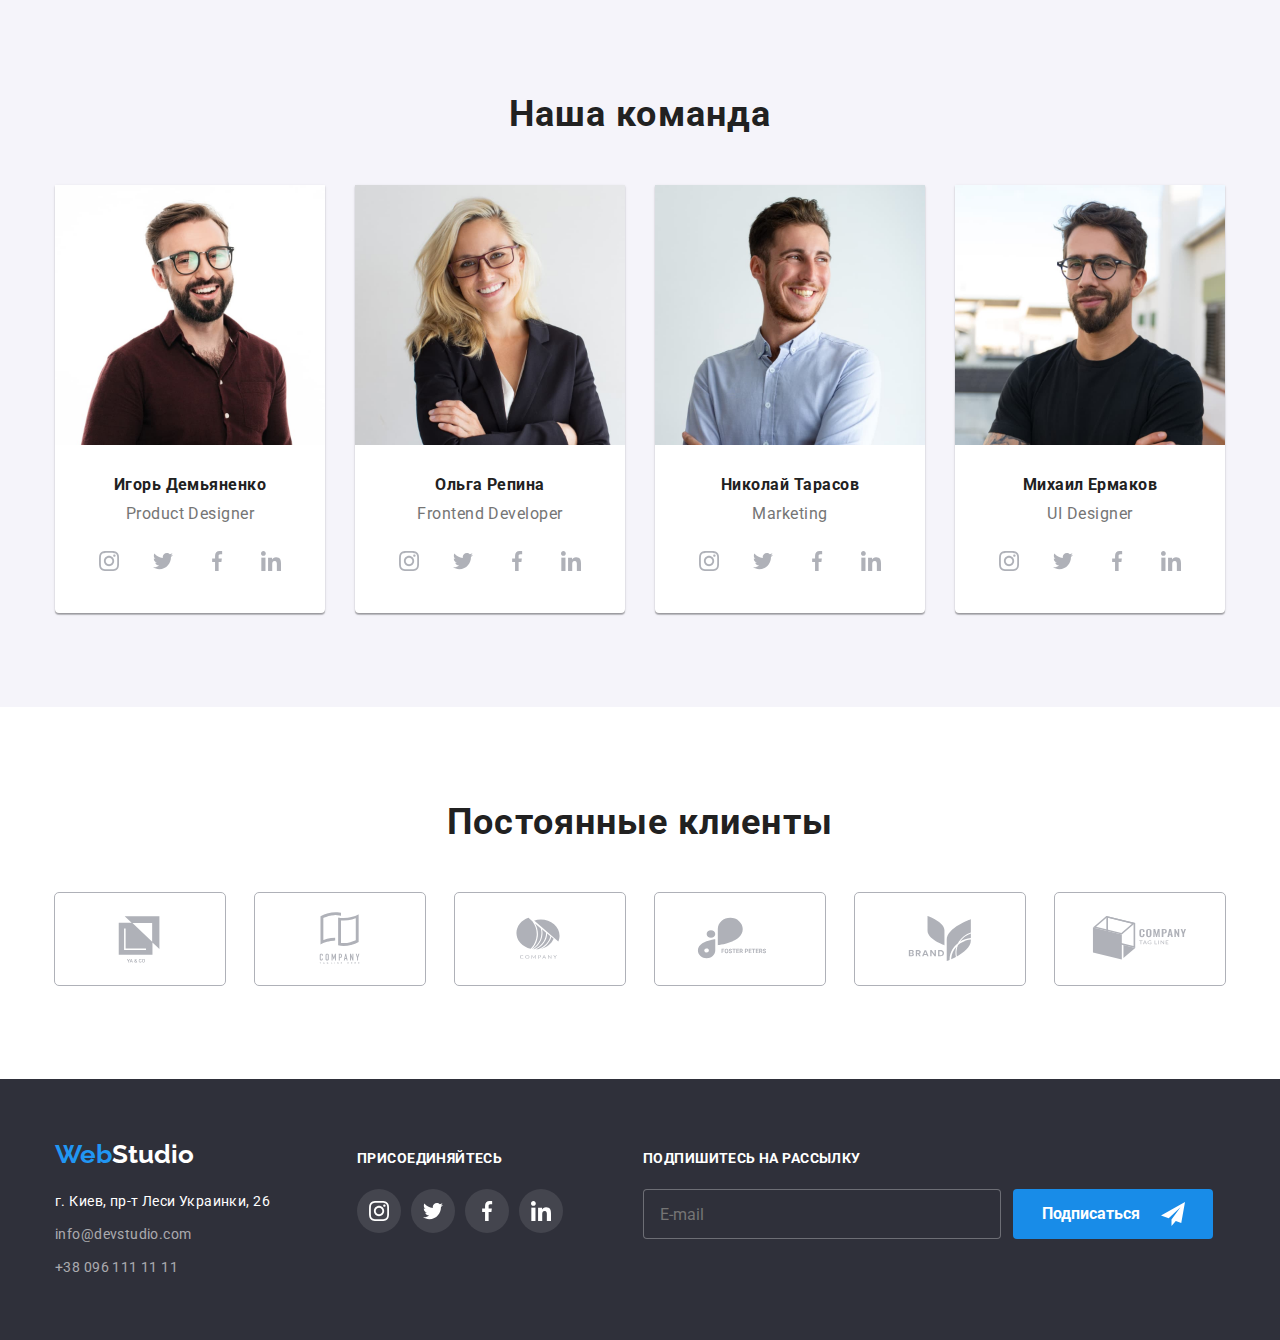
==== commit b8cca5be: "Update index.html" ====
--- a/index.html
+++ b/index.html
@@ -465,10 +465,12 @@
               placeholder="E-mail"
             />
             <div class="footer-wrap">
-              <button type="submit" class="btn-footer">Подписаться</button>
-              <svg class="send-icon" width="24" height="24">
-                <use href="./img/icons.svg#icon-send"></use>
-              </svg>
+              <button type="submit" class="btn-footer">
+                Подписаться
+                <svg class="send-icon" width="24" height="24">
+                  <use href="./img/icons.svg#icon-send"></use>
+                </svg>
+              </button>
             </div>
           </form>
         </div>
--- a/css/style.css
+++ b/css/style.css
@@ -718,17 +718,30 @@
   height: auto;
 }
 
+.footer-subscribe {
+  display: flex;
+  flex-wrap: wrap;
+  justify-content: space-between;
+}
+
 .input-footer {
   width: 358px;
   height: 50px;
   border: 1px solid rgba(255, 255, 255, 0.3);
   border-radius: 4px;
   background-color: #2f303a;
+  font-family: "Roboto", sans-serif;
+  font-style: normal;
+  font-weight: 400;
+  font-size: 16px;
+  line-height: 1.25;
+  color: rgba(255, 255, 255, 0.6);
+  padding-left: 16px;
 }
 
 .footer-wrap {
   position: relative;
-  outline: none;
+  /* outline: none; */
 }
 
 .btn-footer {
@@ -739,13 +752,11 @@
   font-weight: 700;
   font-size: 16px;
   line-height: 1.88;
-  display: inline-block;
-  padding: 10px 55px;
-  margin: 0;
+  padding: 10px 10px 10px 29px;
   border: none;
   border-radius: 4px;
   display: flex;
-  justify-content: center;
+  /* flex-direction: row; */
 }
 
 .send-icon {
